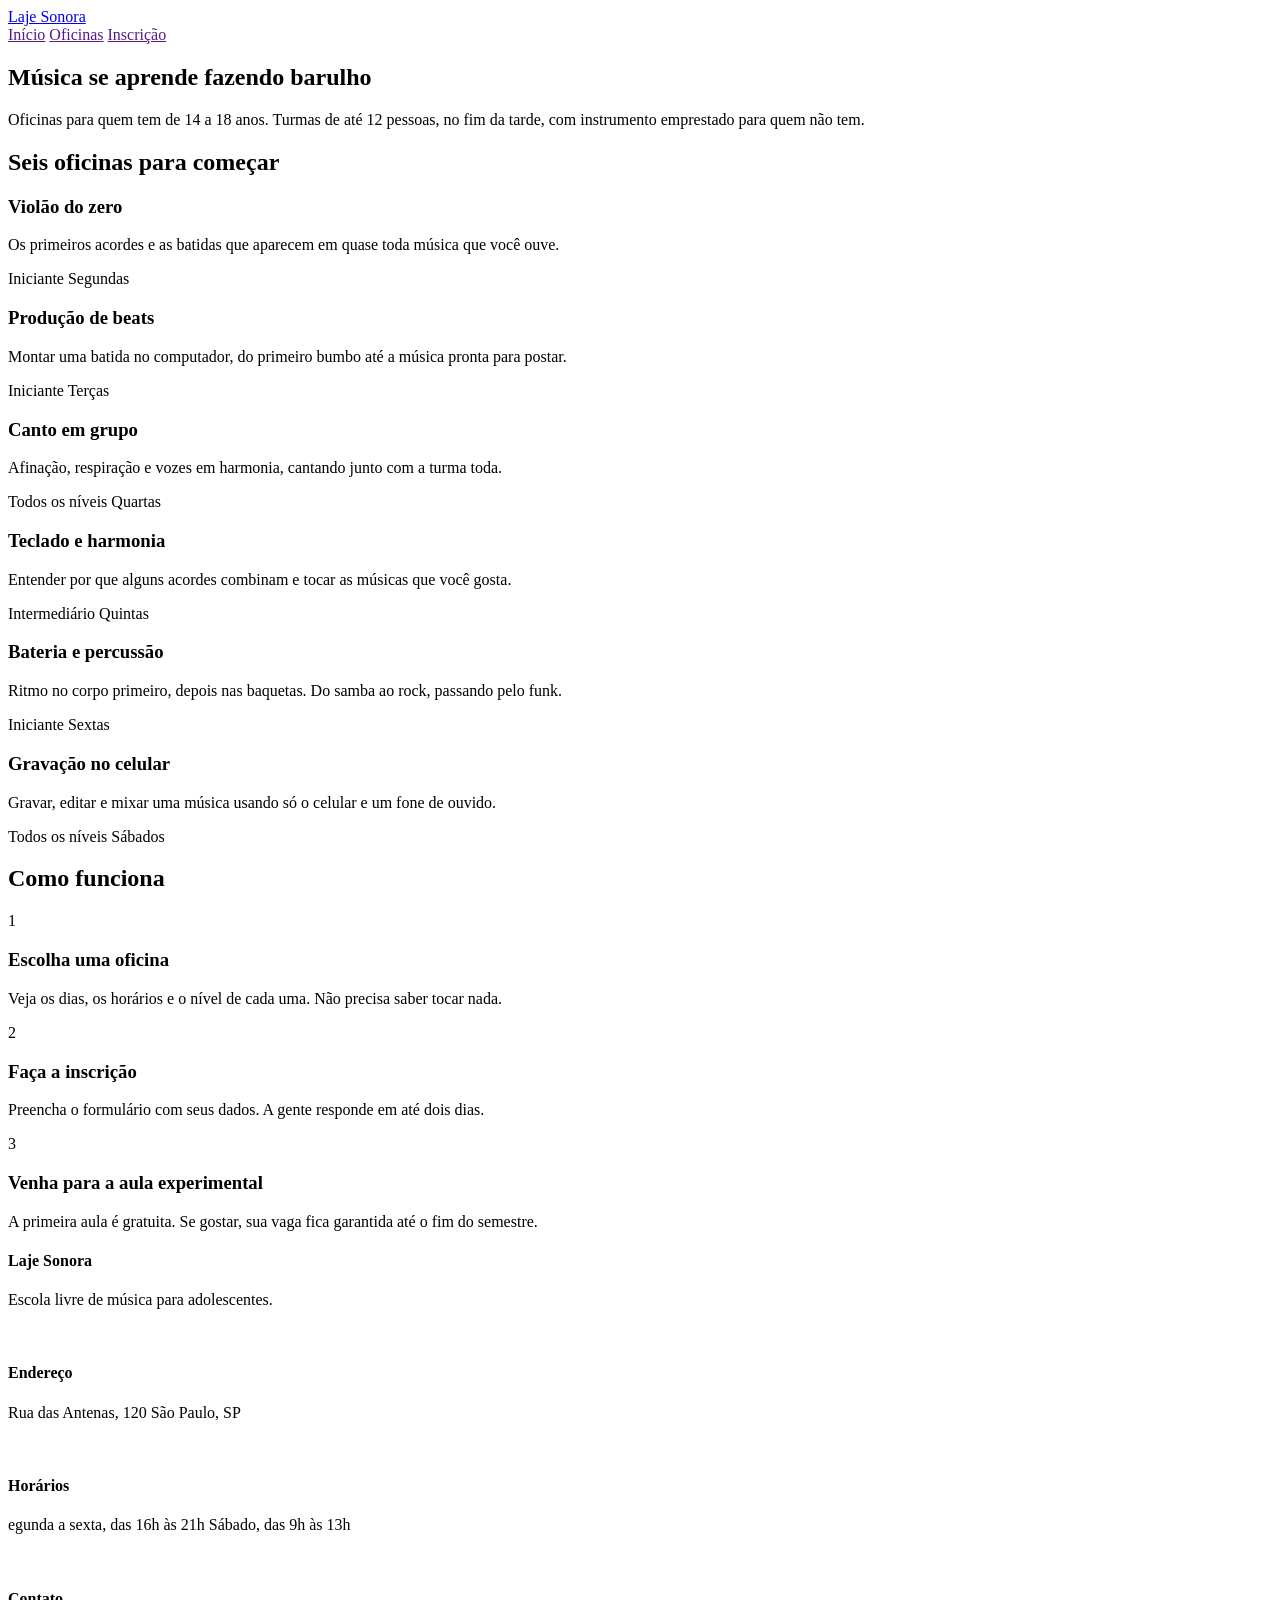
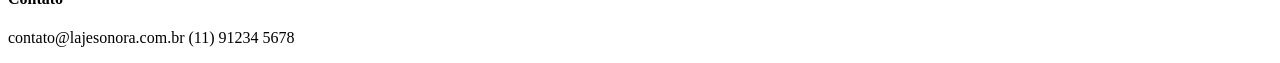
==== index.html @ 1b98203a "Initial commit" ====
<!DOCTYPE html>
<html lang="pt-br">
<head>
    <meta charset="UTF-8">
    <meta name="viewport" content="width=], initial-scale=1.0">
    <title>Laje Sonora</title>
    <link rel="stylesheet" href="index.css">
    <link rel="preconnect" href="https://fonts.googleapis.com">
    <link rel="preconnect" href="https://fonts.gstatic.com" crossorigin>
    <link href="https://fonts.googleapis.com/css2?family=Archivo:ital,wght@0,100..900;1,100..900&display=swap" rel="stylesheet">
    <link rel="preconnect" href="https://fonts.googleapis.com">
    <link rel="preconnect" href="https://fonts.gstatic.com" crossorigin>
    <link href="https://fonts.googleapis.com/css2?family=Big+Shoulders:opsz,wght@10..72,100..900&display=swap" rel="stylesheet">
</head>
<body>
    <header class="conteudo topo">
    <a href="index.html" class="logo">Laje Sonora</a>
    <nav class="menu">
        <a href="" class="atual">Início</a>
        <a href="">Oficinas</a>
        <a href="">Inscrição</a>
    </nav>
    </header>

    <main>
      
        <section class="conteudo cartazes">

            <div class="cartaz cartaz-principal">
                <h1>Música se aprende fazendo barulho</h1>
            </div>
            <div class="cartaz cartaz-lateral">
                <p>Oficinas para quem tem de 14 a 18 anos. Turmas de até 12 pessoas, no fim da tarde, com instrumento emprestado para quem não tem.</p>
                <a href="oficinas.html" class="botao"></a>
            </div>
    
        </section>


        <section class="conteudo secao">

            <h2 class="titulo-secao"> Seis oficinas para começar</h2>

            <div class="cards">
            <article>
                <div class="foto foto-azul">
    
                </div>
                <div class="card-texto">
                    <h3>Violão do zero</h3>
                    <p>Os primeiros acordes e as batidas que aparecem em quase toda música que você ouve.</p>
                    <div class="card-info">
                        <span>Iniciante</span>
                        <span>Segundas</span>
                    </div>
                </div>
            </article>
            <article>
                <div class="foto-amarela">
    
                </div>
                <div class="card-texto">
                    <h3>Produção de beats</h3>
                    <p>Montar uma batida no computador, do primeiro bumbo até a música pronta para postar.</p>
                    <div class="card-info">
                        <span>Iniciante</span>
                        <span>Terças</span>
                    </div>
                </div>
            </article>
            <article>
                <div class="foto-tinta">
    
                </div>
                <div class="card-texto">
                    <h3>Canto em grupo</h3>
                    <p>Afinação, respiração e vozes em harmonia, cantando junto com a turma toda.</p>
                    <div class="card-info">
                        <span>Todos os níveis</span>
                        <span>Quartas</span>
                    </div>
                </div>
            </article>
            <article>
                <div class="foto-tinta">
    
                </div>
                <div class="foto">
                    <h3>Teclado e harmonia</h3>
                    <p>Entender por que alguns acordes combinam e tocar as músicas que você gosta.</p>
                    <div class="card-info">
                        <span>Intermediário</span>
                        <span>Quintas</span>
                    </div>
                </div>
            </article>
            <article>
                <div class="foto-tinta">
    
                </div>
                <div class="foto-azul">
                    <h3>Bateria e percussão</h3>
                    <p>Ritmo no corpo primeiro, depois nas baquetas. Do samba ao rock, passando pelo funk.</p>
                    <div class="card-info">
                        <span>Iniciante</span>
                        <span>Sextas</span>
                    </div>
                </div>
            </article>
            <article>
                <div class="foto-amarela">
    
                </div>
                <div class="foto">
                    <h3>Gravação no celular</h3>
                    <p>Gravar, editar e mixar uma música usando só o celular e um fone de ouvido.</p>
                    <div class="card-info">
                        <span>Todos os níveis</span>
                        <span>Sábados</span>
                    </div>
                </div>
            </article>
            </div>
        </section >
            
        <section class="conteudo secao">

            <h2 class="titulo-secao">Como funciona</h2>

            <div class="passos">

                <div class="passo">
                    <p class="passo-numero">1</p>
                    <h3>Escolha uma oficina</h3>
                    <p>Veja os dias, os horários e o nível de cada uma. Não precisa saber tocar nada.</p>
                </div>

                <div class="passo">
                    <p class="passo-numero">2</p>
                    <h3>Faça a inscrição</h3>
                    <p>Preencha o formulário com seus dados. A gente responde em até dois dias.</p>
                </div>

                <div class="passo">
                    <p class="passo-numero">3</p>
                    <h3>Venha para a aula experimental</h3>
                    <p>A primeira aula é gratuita. Se gostar, sua vaga fica garantida até o fim do semestre.</p>
                </div>
            </div>
        </section>
    </main>

    <footer class="rodape">
        <div class="conteudo rodape-colunas">
            <div class="rodape-coluna">
                <h4>Laje Sonora</h4>
                <p>Escola livre de música para adolescentes.</p>
            </div>
<br>
            <div class="rodape-coluna">
                <h4>Endereço</h4>
                <p>Rua das Antenas, 120
                    São Paulo, SP
                </p>
            </div>
<br>
            <div class="rodape-coluna">
                <h4>Horários</h4>
                <p>egunda a sexta, das 16h às 21h
                    Sábado, das 9h às 13h
                </p>
            </div>
<br>
            <div class="rodape-coluna">
                <h4>Contato</h4>
                <p>contato@lajesonora.com.br
                    (11) 91234 5678
                </p>
            </div>
        </div>
    </footer>
</body>
</html>
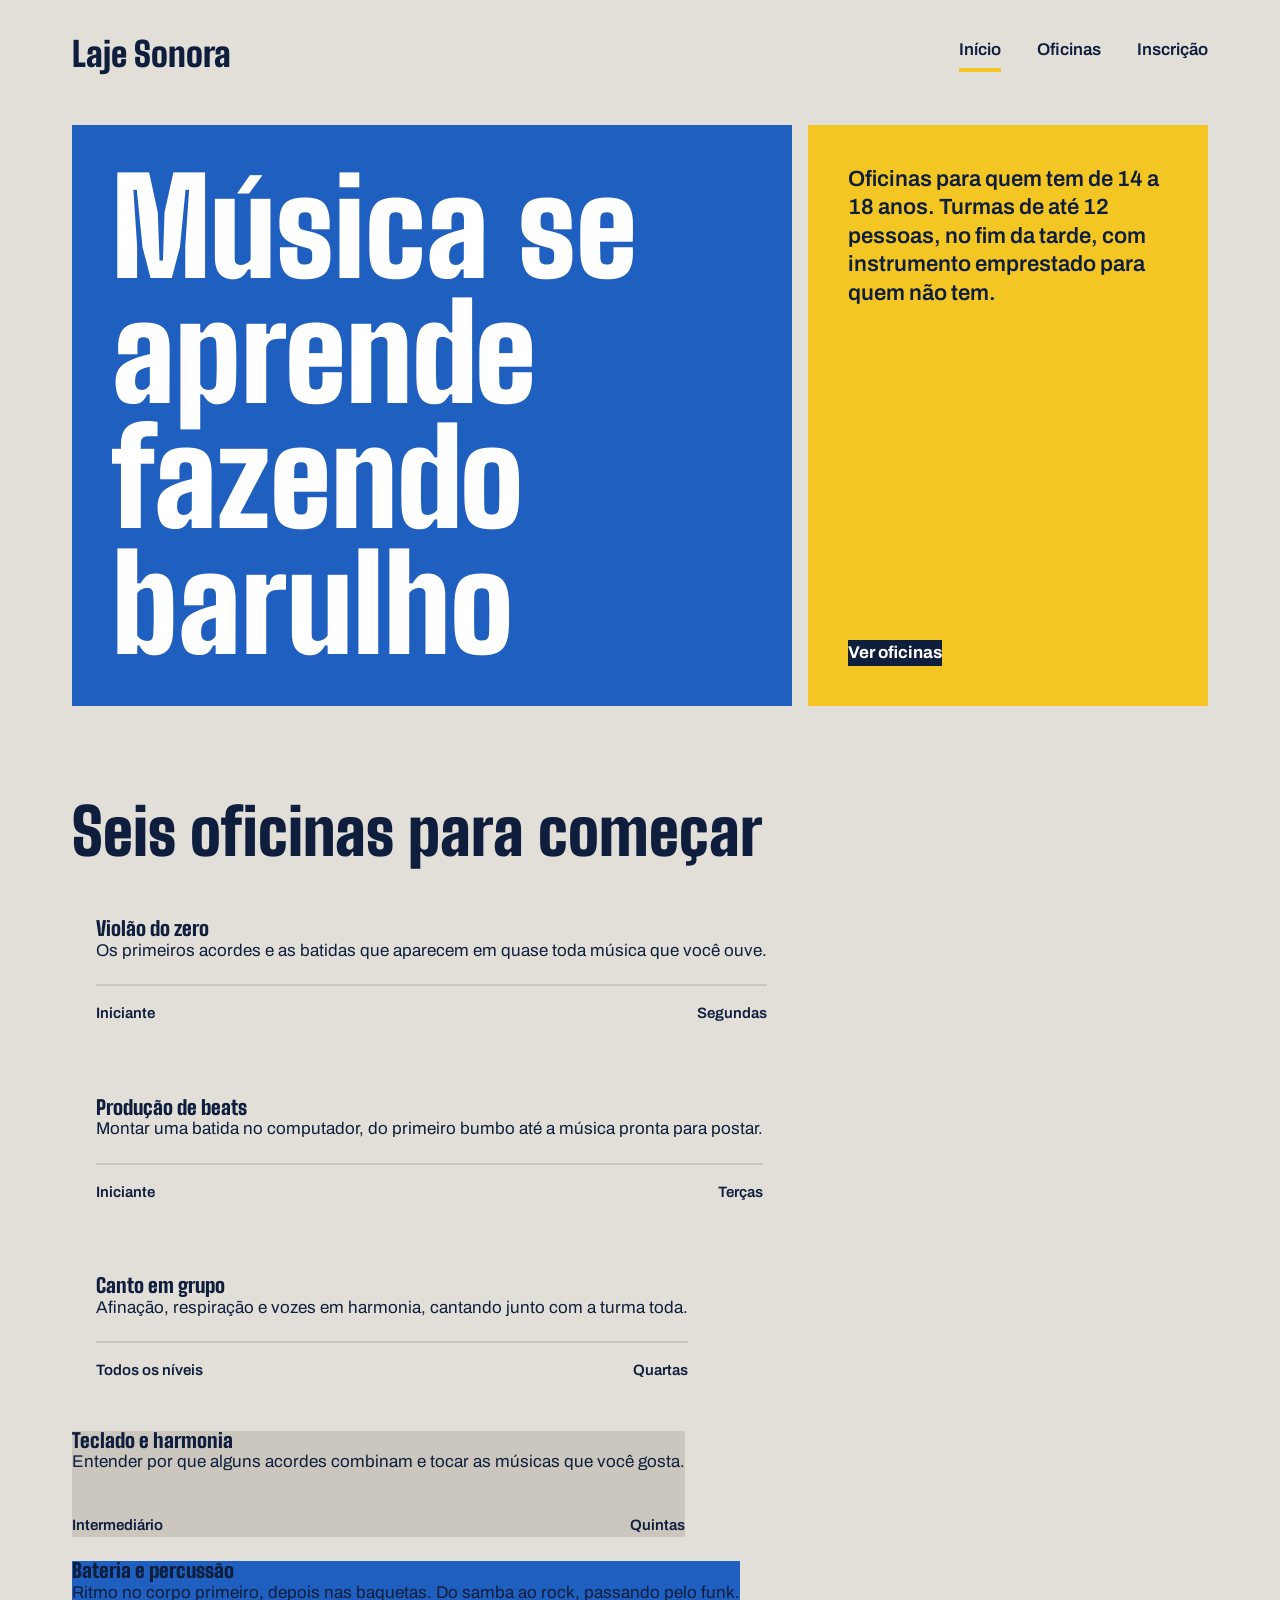
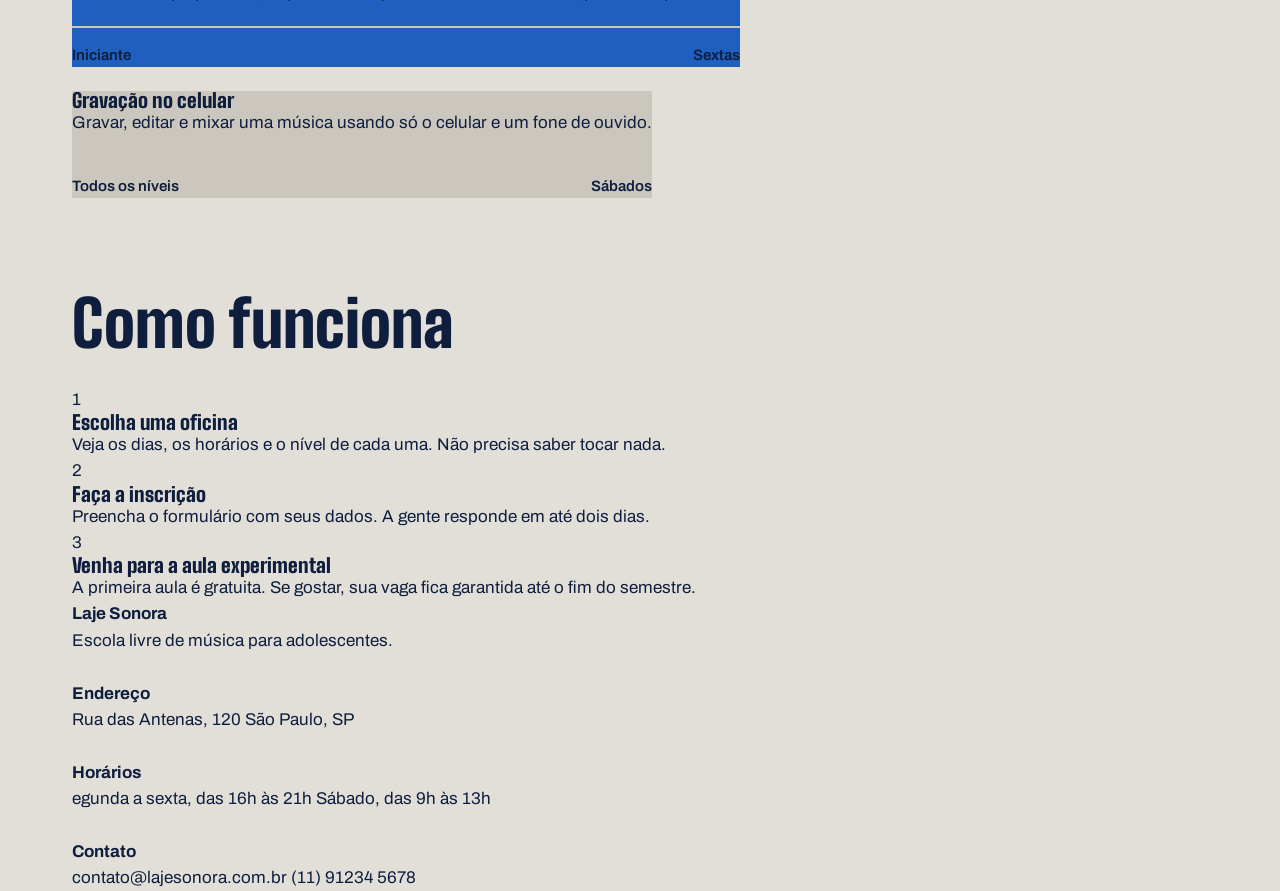
==== commit 00725846: "Cards das oficinas" ====
--- a/index.html
+++ b/index.html
@@ -31,7 +31,7 @@
             </div>
             <div class="cartaz cartaz-lateral">
                 <p>Oficinas para quem tem de 14 a 18 anos. Turmas de até 12 pessoas, no fim da tarde, com instrumento emprestado para quem não tem.</p>
-                <a href="oficinas.html" class="botao"></a>
+                <a href="oficinas.html" class="botao">Ver oficinas</a>
             </div>
     
         </section>
--- a/index.css
+++ b/index.css
@@ -0,0 +1,189 @@
+*{
+    margin: 0;
+    padding: 0;
+    box-sizing: border-box;
+}
+
+:root{
+    --concreto: #E2DFD8;
+    --concreto-escuro: #CBC7BE;
+    --tinta: #0F1E3D;
+    --caixa-dagua: #1F5FBF;
+    --fita: #F3C623;
+    --branco: #FFFFFF;
+
+    --fonte-cartaz: "Big Shoulders", "Arial Narrow", sans-serif;
+    --fonte-texto: "Archivo", Arial, sans-serif;
+}
+
+body{
+    background: var(--concreto);
+    color: var(--tinta);
+    font-family: var(--fonte-texto);
+    font-size: 17px;
+    line-height: 1.55;
+}
+
+a{
+    color: inherit;
+}
+
+h1, h2, h3{
+    font-family: var(--fonte-cartaz);
+    font-weight: 900;
+    line-height: 0.95;
+}
+
+.conteudo{
+    max-width: 1200px;
+    margin-inline: auto;
+    padding-inline: 32px;
+}
+
+.topo{
+    padding-block: 28px;
+    display: flex;
+    justify-content: space-between;
+    align-items: center;
+}
+
+.logo{
+    font-family: var(--fonte-cartaz);
+    font-size: 34px;
+    font-weight: 900;
+    text-decoration: none;
+}
+
+.menu{
+    display: flex;
+    gap: 36px;
+}
+
+.menu a{
+    font-weight: 600;
+    text-decoration: none;
+    padding-bottom: 4px;
+    border-bottom: 4px solid transparent;
+}
+
+.menu a:hover{
+    border-bottom-color: var(--tinta);
+}
+
+.menu a.atual{
+    border-bottom-color: var(--fita);
+}
+
+.cartazes{
+    margin-top: 16px;
+    display: flex;
+    gap: 16px;
+}
+
+.cartaz{
+    padding: 40px;
+}
+
+.cartaz-principal{
+    background: var(--caixa-dagua);
+    color: var(--branco);
+    flex: 2;
+
+
+h1{
+    font-size: 132px;
+    max-width: 9ch;
+}
+}
+
+.cartaz-lateral{
+    background: var(--fita);
+    flex: 1;
+    display: flex;
+    flex-direction: column;
+    justify-content: space-between;
+    gap: 32px;
+    align-items: flex-start;
+    
+p{
+font-size: 22px;
+font-weight: 600;
+line-height: 1.3;
+}
+}
+
+.botao{
+    background: var(--tinta);
+    color: var(--branco);
+    font-weight: 700;
+    text-decoration: none;
+    padding: 16px, 28px;
+    border: none;
+    font-family: var(--fonte-texto);
+    font-size: 17px;
+    cursor: pointer;
+}
+
+.botao:hover{
+    background: var(--caixa-dagua);
+}
+
+.secao{
+    margin-top: 96px;
+}
+
+.titulo-secao{
+    font-size: 64px;
+    margin-bottom: 32px;
+}
+
+.cards{
+    display: flex;
+    flex-wrap: wrap;
+    gap:24px;
+}
+
+.card{
+    background: var(--branco);
+    border: 3px solid var(--tinta);
+    flex: 1 1 340px;
+}
+
+.card .foto{
+    height: 170px;
+}
+
+.foto{
+    background: var(--concreto-escuro); 
+}
+
+.foto-azul{
+    background: var(--caixa-dagua);
+}
+
+.foto-amarela{
+    background: var(--fita);
+}
+
+.foto-tinta{
+    background: var(--tinta);
+}
+
+.card-texto{
+    padding: 24px;
+}
+
+.card h3{
+    font-size: 36px;
+    margin-bottom: 12px;
+}
+
+.card-info{
+    margin-top: 20px;
+    padding-top: 16px;
+    border-top: 2px solid var(--concreto-escuro);
+    font-weight: 600;
+    font-size: 15px;
+    display: flex;
+    justify-content: space-between;
+}
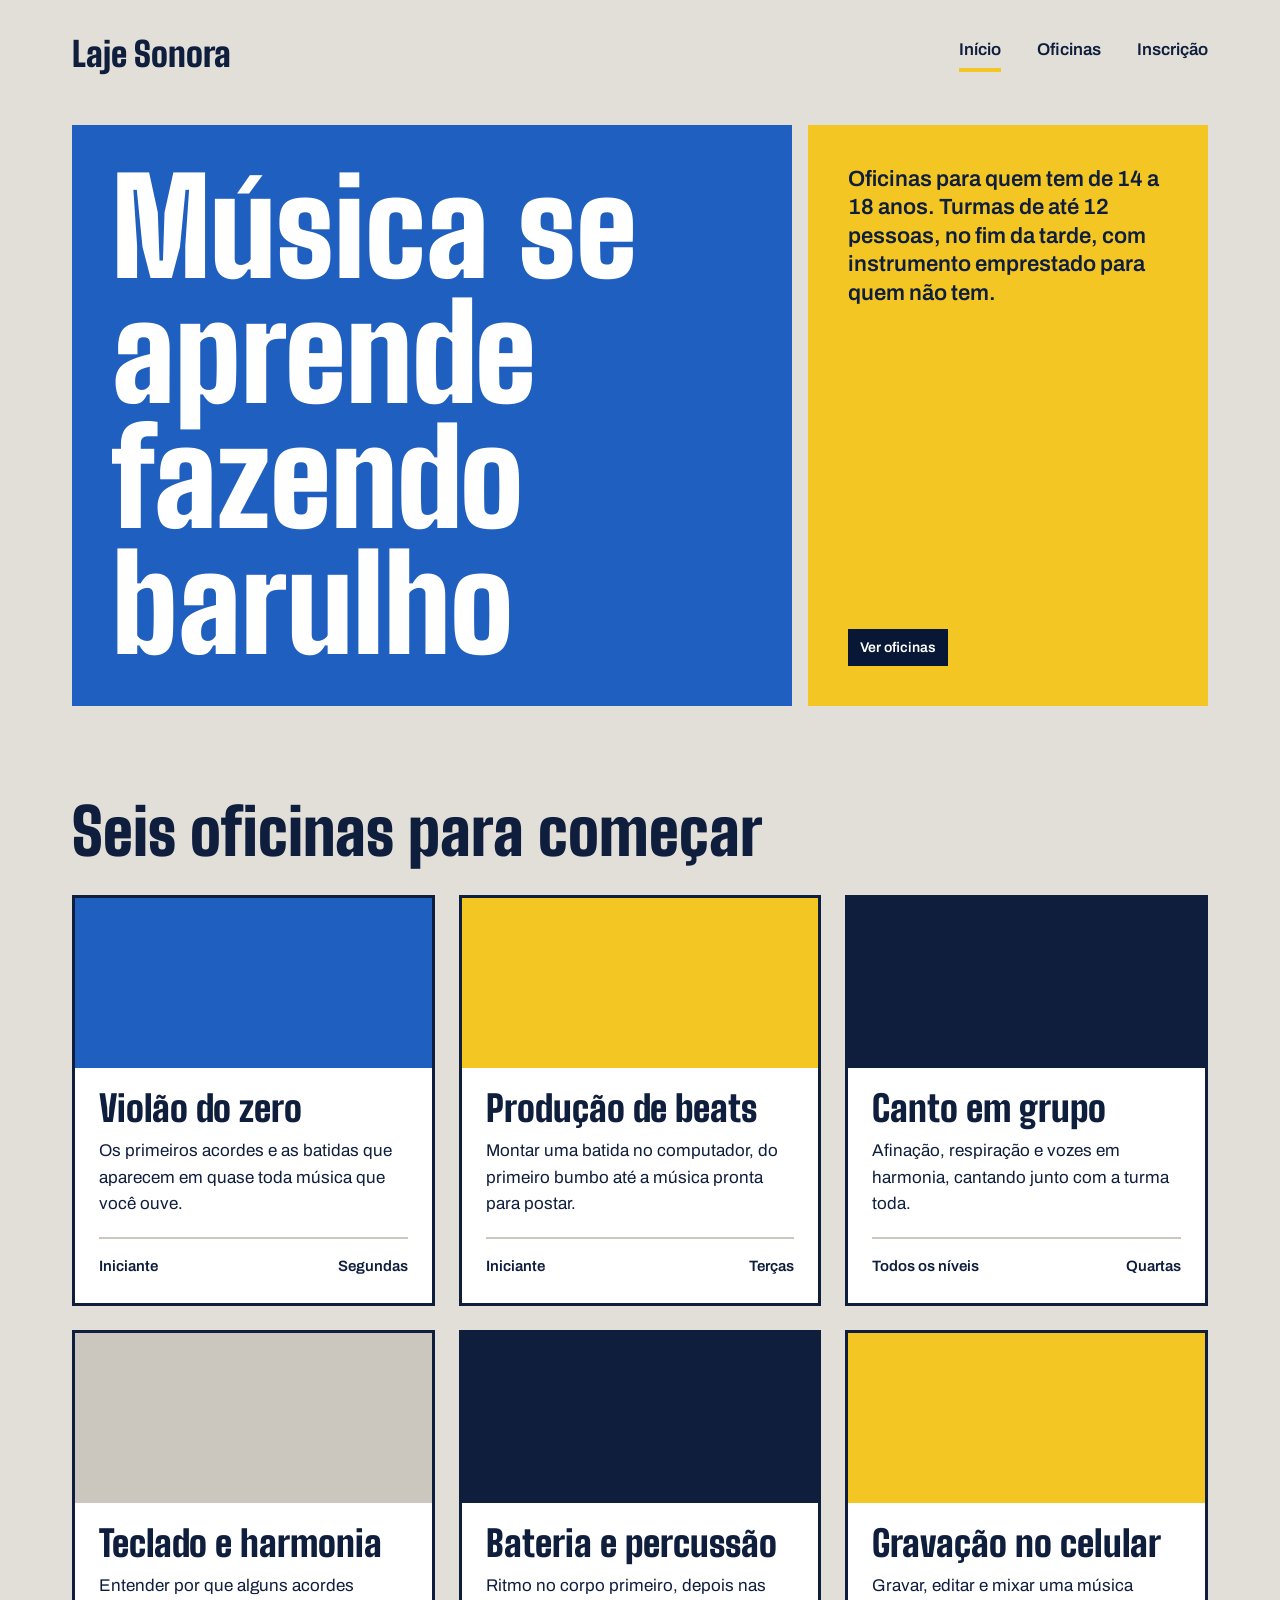
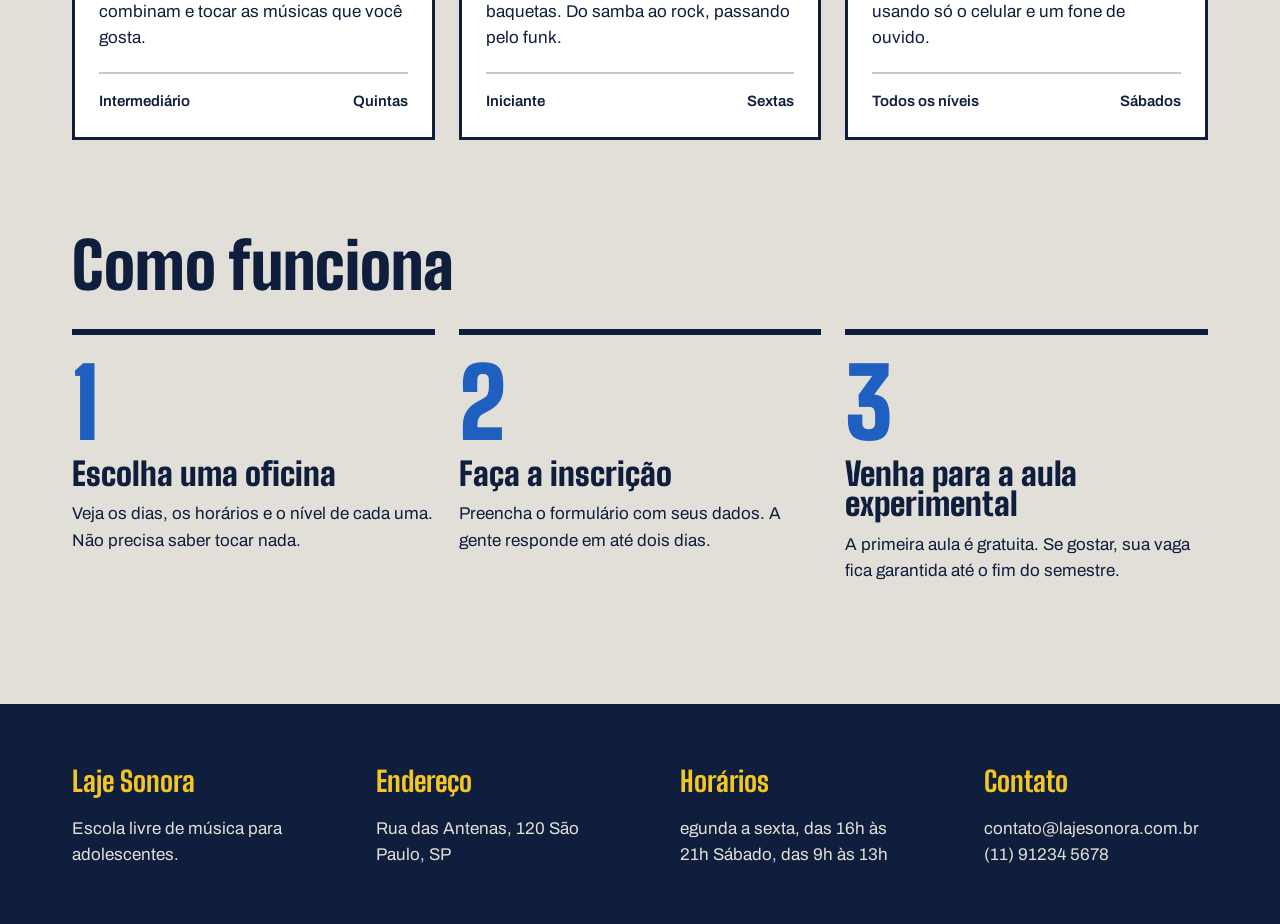
==== commit 5c448e1b: "Página inicial pronta" ====
--- a/index.html
+++ b/index.html
@@ -1,5 +1,6 @@
 <!DOCTYPE html>
 <html lang="pt-br">
+
 <head>
     <meta charset="UTF-8">
     <meta name="viewport" content="width=], initial-scale=1.0">
@@ -7,33 +8,37 @@
     <link rel="stylesheet" href="index.css">
     <link rel="preconnect" href="https://fonts.googleapis.com">
     <link rel="preconnect" href="https://fonts.gstatic.com" crossorigin>
-    <link href="https://fonts.googleapis.com/css2?family=Archivo:ital,wght@0,100..900;1,100..900&display=swap" rel="stylesheet">
+    <link href="https://fonts.googleapis.com/css2?family=Archivo:ital,wght@0,100..900;1,100..900&display=swap"
+        rel="stylesheet">
     <link rel="preconnect" href="https://fonts.googleapis.com">
     <link rel="preconnect" href="https://fonts.gstatic.com" crossorigin>
-    <link href="https://fonts.googleapis.com/css2?family=Big+Shoulders:opsz,wght@10..72,100..900&display=swap" rel="stylesheet">
+    <link href="https://fonts.googleapis.com/css2?family=Big+Shoulders:opsz,wght@10..72,100..900&display=swap"
+        rel="stylesheet">
 </head>
+
 <body>
     <header class="conteudo topo">
-    <a href="index.html" class="logo">Laje Sonora</a>
-    <nav class="menu">
-        <a href="" class="atual">Início</a>
-        <a href="">Oficinas</a>
-        <a href="">Inscrição</a>
-    </nav>
+        <a href="index.html" class="logo">Laje Sonora</a>
+        <nav class="menu">
+            <a href="" class="atual">Início</a>
+            <a href="">Oficinas</a>
+            <a href="">Inscrição</a>
+        </nav>
     </header>
 
     <main>
-      
+
         <section class="conteudo cartazes">
 
             <div class="cartaz cartaz-principal">
                 <h1>Música se aprende fazendo barulho</h1>
             </div>
             <div class="cartaz cartaz-lateral">
-                <p>Oficinas para quem tem de 14 a 18 anos. Turmas de até 12 pessoas, no fim da tarde, com instrumento emprestado para quem não tem.</p>
+                <p>Oficinas para quem tem de 14 a 18 anos. Turmas de até 12 pessoas, no fim da tarde, com instrumento
+                    emprestado para quem não tem.</p>
                 <a href="oficinas.html" class="botao">Ver oficinas</a>
             </div>
-    
+
         </section>
 
 
@@ -42,87 +47,87 @@
             <h2 class="titulo-secao"> Seis oficinas para começar</h2>
 
             <div class="cards">
-            <article>
-                <div class="foto foto-azul">
-    
-                </div>
-                <div class="card-texto">
-                    <h3>Violão do zero</h3>
-                    <p>Os primeiros acordes e as batidas que aparecem em quase toda música que você ouve.</p>
-                    <div class="card-info">
-                        <span>Iniciante</span>
-                        <span>Segundas</span>
+                <article class="card">
+                    <div class="foto foto-azul">
+
                     </div>
-                </div>
-            </article>
-            <article>
-                <div class="foto-amarela">
-    
-                </div>
-                <div class="card-texto">
-                    <h3>Produção de beats</h3>
-                    <p>Montar uma batida no computador, do primeiro bumbo até a música pronta para postar.</p>
-                    <div class="card-info">
-                        <span>Iniciante</span>
-                        <span>Terças</span>
+                    <div class="card-texto">
+                        <h3>Violão do zero</h3>
+                        <p>Os primeiros acordes e as batidas que aparecem em quase toda música que você ouve.</p>
+                        <div class="card-info">
+                            <span>Iniciante</span>
+                            <span>Segundas</span>
+                        </div>
                     </div>
-                </div>
-            </article>
-            <article>
-                <div class="foto-tinta">
-    
-                </div>
-                <div class="card-texto">
-                    <h3>Canto em grupo</h3>
-                    <p>Afinação, respiração e vozes em harmonia, cantando junto com a turma toda.</p>
-                    <div class="card-info">
-                        <span>Todos os níveis</span>
-                        <span>Quartas</span>
+                </article>
+                <article class="card">
+                    <div class="foto foto-amarela">
+
                     </div>
-                </div>
-            </article>
-            <article>
-                <div class="foto-tinta">
-    
-                </div>
-                <div class="foto">
-                    <h3>Teclado e harmonia</h3>
-                    <p>Entender por que alguns acordes combinam e tocar as músicas que você gosta.</p>
-                    <div class="card-info">
-                        <span>Intermediário</span>
-                        <span>Quintas</span>
+                    <div class="card-texto">
+                        <h3>Produção de beats</h3>
+                        <p>Montar uma batida no computador, do primeiro bumbo até a música pronta para postar.</p>
+                        <div class="card-info">
+                            <span>Iniciante</span>
+                            <span>Terças</span>
+                        </div>
                     </div>
-                </div>
-            </article>
-            <article>
-                <div class="foto-tinta">
-    
-                </div>
-                <div class="foto-azul">
-                    <h3>Bateria e percussão</h3>
-                    <p>Ritmo no corpo primeiro, depois nas baquetas. Do samba ao rock, passando pelo funk.</p>
-                    <div class="card-info">
-                        <span>Iniciante</span>
-                        <span>Sextas</span>
+                </article>
+                <article class="card">
+                    <div class="foto foto-tinta">
+
                     </div>
-                </div>
-            </article>
-            <article>
-                <div class="foto-amarela">
-    
-                </div>
-                <div class="foto">
-                    <h3>Gravação no celular</h3>
-                    <p>Gravar, editar e mixar uma música usando só o celular e um fone de ouvido.</p>
-                    <div class="card-info">
-                        <span>Todos os níveis</span>
-                        <span>Sábados</span>
+                    <div class="card-texto">
+                        <h3>Canto em grupo</h3>
+                        <p>Afinação, respiração e vozes em harmonia, cantando junto com a turma toda.</p>
+                        <div class="card-info">
+                            <span>Todos os níveis</span>
+                            <span>Quartas</span>
+                        </div>
                     </div>
-                </div>
-            </article>
+                </article>
+                <article class="card">
+                    <div class="foto">
+
+                    </div>
+                    <div class="card-texto">
+                        <h3>Teclado e harmonia</h3>
+                        <p>Entender por que alguns acordes combinam e tocar as músicas que você gosta.</p>
+                        <div class="card-info">
+                            <span>Intermediário</span>
+                            <span>Quintas</span>
+                        </div>
+                    </div>
+                </article>
+                <article class="card">
+                    <div class="foto foto-tinta">
+
+                    </div>
+                    <div class="card-texto">
+                        <h3>Bateria e percussão</h3>
+                        <p>Ritmo no corpo primeiro, depois nas baquetas. Do samba ao rock, passando pelo funk.</p>
+                        <div class="card-info">
+                            <span>Iniciante</span>
+                            <span>Sextas</span>
+                        </div>
+                    </div>
+                </article>
+                <article class="card">
+                    <div class="foto foto-amarela">
+
+                    </div>
+                    <div class="card-texto">
+                        <h3>Gravação no celular</h3>
+                        <p>Gravar, editar e mixar uma música usando só o celular e um fone de ouvido.</p>
+                        <div class="card-info">
+                            <span>Todos os níveis</span>
+                            <span>Sábados</span>
+                        </div>
+                    </div>
+                </article>
             </div>
-        </section >
-            
+        </section>
+
         <section class="conteudo secao">
 
             <h2 class="titulo-secao">Como funciona</h2>
@@ -156,21 +161,21 @@
                 <h4>Laje Sonora</h4>
                 <p>Escola livre de música para adolescentes.</p>
             </div>
-<br>
+            <br>
             <div class="rodape-coluna">
                 <h4>Endereço</h4>
                 <p>Rua das Antenas, 120
                     São Paulo, SP
                 </p>
             </div>
-<br>
+            <br>
             <div class="rodape-coluna">
                 <h4>Horários</h4>
                 <p>egunda a sexta, das 16h às 21h
                     Sábado, das 9h às 13h
                 </p>
             </div>
-<br>
+            <br>
             <div class="rodape-coluna">
                 <h4>Contato</h4>
                 <p>contato@lajesonora.com.br
@@ -180,4 +185,5 @@
         </div>
     </footer>
 </body>
+
 </html>
--- a/index.css
+++ b/index.css
@@ -1,10 +1,10 @@
-*{
+* {
     margin: 0;
     padding: 0;
     box-sizing: border-box;
 }
 
-:root{
+:root {
     --concreto: #E2DFD8;
     --concreto-escuro: #CBC7BE;
     --tinta: #0F1E3D;
@@ -16,7 +16,7 @@
     --fonte-texto: "Archivo", Arial, sans-serif;
 }
 
-body{
+body {
     background: var(--concreto);
     color: var(--tinta);
     font-family: var(--fonte-texto);
@@ -24,79 +24,81 @@
     line-height: 1.55;
 }
 
-a{
+a {
     color: inherit;
 }
 
-h1, h2, h3{
+h1,
+h2,
+h3 {
     font-family: var(--fonte-cartaz);
     font-weight: 900;
     line-height: 0.95;
 }
 
-.conteudo{
+.conteudo {
     max-width: 1200px;
     margin-inline: auto;
     padding-inline: 32px;
 }
 
-.topo{
+.topo {
     padding-block: 28px;
     display: flex;
     justify-content: space-between;
     align-items: center;
 }
 
-.logo{
+.logo {
     font-family: var(--fonte-cartaz);
     font-size: 34px;
     font-weight: 900;
     text-decoration: none;
 }
 
-.menu{
+.menu {
     display: flex;
     gap: 36px;
 }
 
-.menu a{
+.menu a {
     font-weight: 600;
     text-decoration: none;
     padding-bottom: 4px;
     border-bottom: 4px solid transparent;
 }
 
-.menu a:hover{
+.menu a:hover {
     border-bottom-color: var(--tinta);
 }
 
-.menu a.atual{
+.menu a.atual {
     border-bottom-color: var(--fita);
 }
 
-.cartazes{
+.cartazes {
     margin-top: 16px;
     display: flex;
     gap: 16px;
 }
 
-.cartaz{
+.cartaz {
     padding: 40px;
 }
 
-.cartaz-principal{
+.cartaz-principal {
     background: var(--caixa-dagua);
     color: var(--branco);
     flex: 2;
 
 
-h1{
-    font-size: 132px;
-    max-width: 9ch;
-}
-}
-
-.cartaz-lateral{
+    h1 {
+        font-size: 132px;
+        max-width: 9ch;
+    }
+}
+
+.cartaz-lateral {
     background: var(--fita);
     flex: 1;
     display: flex;
@@ -104,86 +106,134 @@
     justify-content: space-between;
     gap: 32px;
     align-items: flex-start;
-    
-p{
-font-size: 22px;
-font-weight: 600;
-line-height: 1.3;
-}
-}
-
-.botao{
-    background: var(--tinta);
-    color: var(--branco);
-    font-weight: 700;
+
+    p {
+        font-size: 22px;
+        font-weight: 600;
+        line-height: 1.3;
+    }
+}
+
+.botao {
+    display: inline-block;
+    background-color: #071735;
+    color: #FFFFFF;
     text-decoration: none;
-    padding: 16px, 28px;
+    padding: 8px 12px;
+    font-size: 14px;
+    font-weight: 600;
     border: none;
-    font-family: var(--fonte-texto);
-    font-size: 17px;
     cursor: pointer;
 }
 
-.botao:hover{
+.botao:hover {
     background: var(--caixa-dagua);
 }
 
-.secao{
+.secao {
     margin-top: 96px;
 }
 
-.titulo-secao{
+.titulo-secao {
     font-size: 64px;
     margin-bottom: 32px;
 }
 
-.cards{
+.cards {
     display: flex;
     flex-wrap: wrap;
-    gap:24px;
-}
-
-.card{
+    gap: 24px;
+}
+
+.card {
     background: var(--branco);
     border: 3px solid var(--tinta);
     flex: 1 1 340px;
 }
 
-.card .foto{
+.card .foto {
     height: 170px;
 }
 
-.foto{
-    background: var(--concreto-escuro); 
-}
-
-.foto-azul{
+.foto {
+    background: var(--concreto-escuro);
+}
+
+.foto-azul {
     background: var(--caixa-dagua);
 }
 
-.foto-amarela{
+.foto-amarela {
     background: var(--fita);
 }
 
-.foto-tinta{
+.foto-tinta {
     background: var(--tinta);
 }
 
-.card-texto{
+.card-texto {
     padding: 24px;
 }
 
-.card h3{
+.card h3 {
     font-size: 36px;
     margin-bottom: 12px;
 }
 
-.card-info{
+.card-info {
     margin-top: 20px;
     padding-top: 16px;
     border-top: 2px solid var(--concreto-escuro);
     font-weight: 600;
     font-size: 15px;
+
     display: flex;
     justify-content: space-between;
+}
+
+.passos {
+    display: flex;
+    gap: 24px;
+}
+
+.passo {
+    border-top: 6px solid var(--tinta);
+    padding-top: 20px;
+    flex: 1;
+}
+
+.passo-numero {
+    font-family: var(--fonte-cartaz);
+    font-size: 96px;
+    font-weight: 900;
+    line-height: 1;
+    color: var(--caixa-dagua);
+}
+
+.passo h3 {
+    font-size: 32px;
+    margin-block: 8px 12px;
+}
+
+.rodape {
+    margin-top: 120px;
+    background: var(--tinta);
+    color: var(--concreto);
+    padding-block: 56px;
+}
+
+.rodape-colunas {
+    display: flex;
+    gap: 40px;
+}
+
+.rodape-coluna {
+    flex: 1;
+}
+
+.rodape h4 {
+    font-family: var(--fonte-cartaz);
+    font-size: 28px;
+    color: var(--fita);
+    margin-bottom: 12px;
 }
